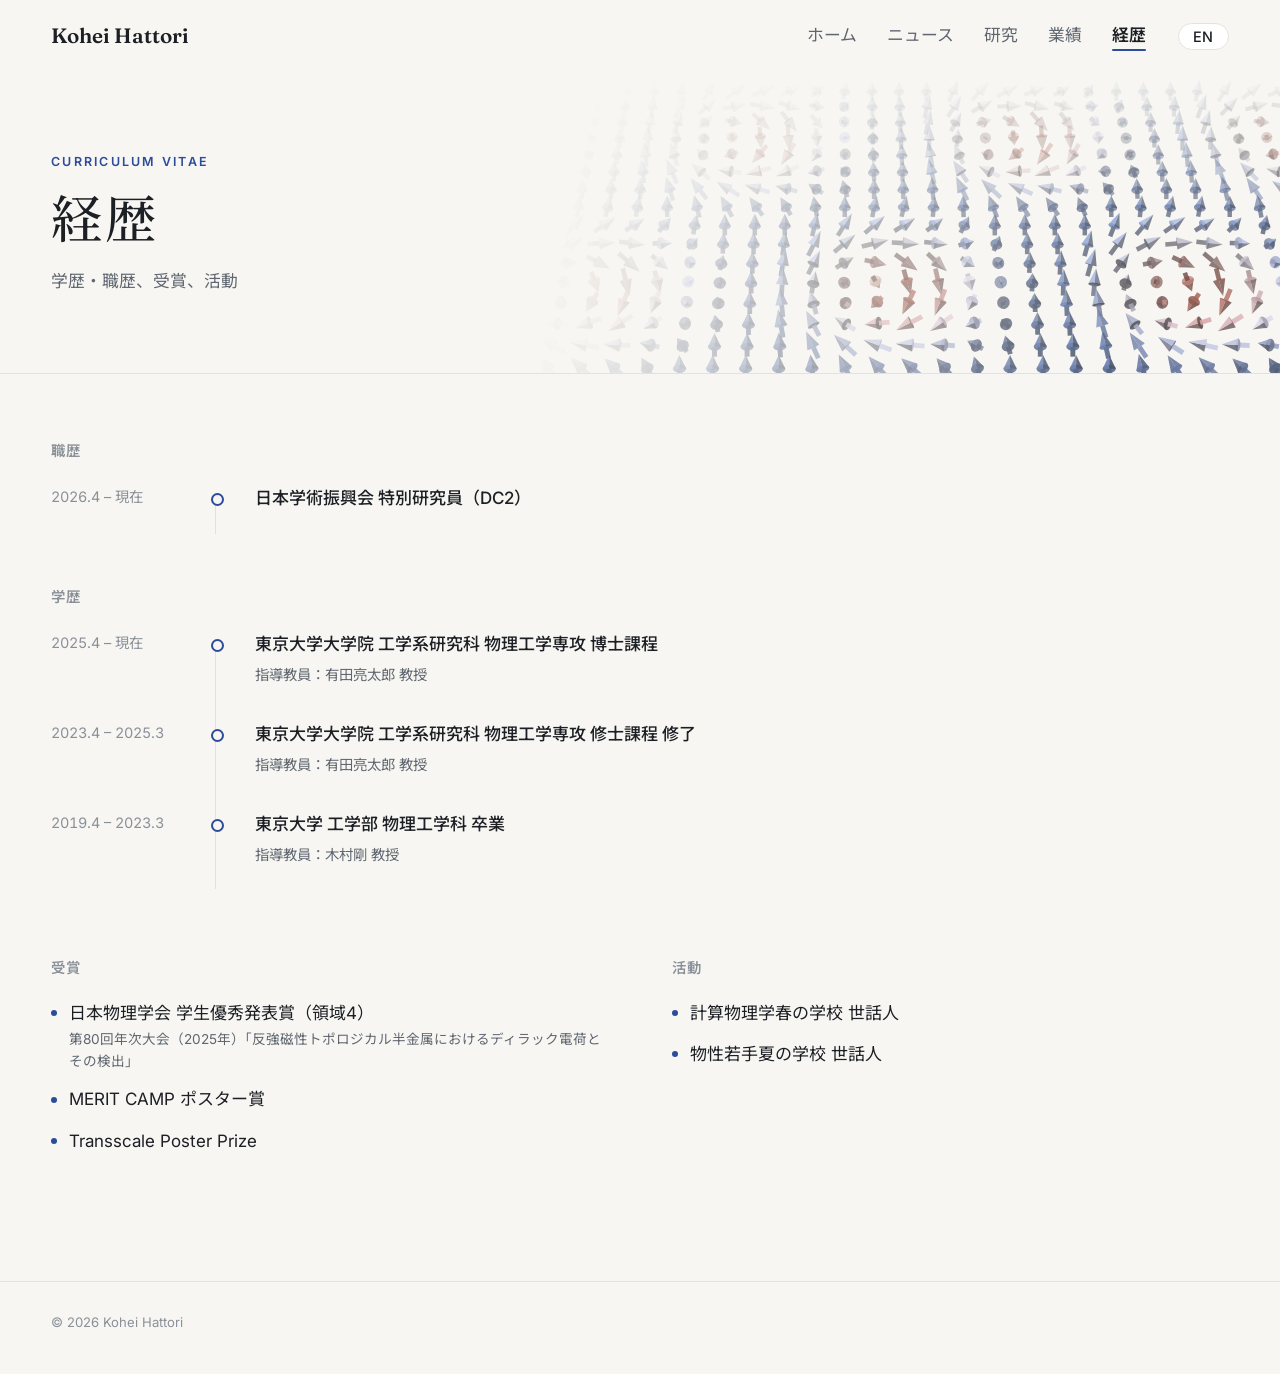
==== cv.html @ 9da049fd "Initial homepage Co-Authored-By: Claude Opus 5.5 <noreply@anthropic.com>" ====
<!doctype html>
<html lang="ja">
<head>
  <meta charset="utf-8">
  <meta name="viewport" content="width=device-width, initial-scale=1">
  <title>CV — Kohei Hattori</title>
  <meta name="description" content="服部航平の経歴">
  <link rel="preconnect" href="https://fonts.googleapis.com">
  <link rel="preconnect" href="https://fonts.gstatic.com" crossorigin>
  <link href="https://fonts.googleapis.com/css2?family=Fraunces:opsz,wght@9..144,400;9..144,500;9..144,600&family=Inter:wght@400;500;600&family=Noto+Sans+JP:wght@400;500;700&family=Noto+Serif+JP:wght@500;600&display=swap" rel="stylesheet">
  <link rel="stylesheet" href="style.css">
  <script>document.documentElement.classList.add("js");</script>
</head>
<body>
  <header class="site-header">
    <nav class="nav">
      <a class="brand" href="index.html">Kohei Hattori</a>
      <ul class="nav-links" id="nav-links">
        <li><a href="index.html"><span data-ja>ホーム</span><span data-en>Home</span></a></li>
        <li><a href="news.html"><span data-ja>ニュース</span><span data-en>News</span></a></li>
        <li><a href="research.html"><span data-ja>研究</span><span data-en>Research</span></a></li>
        <li><a href="publications.html"><span data-ja>業績</span><span data-en>Publications</span></a></li>
        <li><a href="cv.html" aria-current="page"><span data-ja>経歴</span><span data-en>CV</span></a></li>
      </ul>
      <button class="lang-toggle" type="button" aria-label="Switch language / 言語切替">EN</button>
      <button class="menu-toggle" type="button" aria-label="メニュー / Menu" aria-expanded="false" aria-controls="nav-links"><span></span><span></span></button>
    </nav>
  </header>

  <main>
    <section class="page-head">
      <canvas class="hero-canvas" aria-hidden="true"></canvas>
      <div class="page-head-inner">
        <p class="eyebrow">Curriculum Vitae</p>
        <h1 class="page-title"><span data-ja>経歴</span><span data-en>CV</span></h1>
        <p class="page-lead"><span data-ja>学歴・職歴、受賞、活動</span><span data-en>Education, positions, awards, and service</span></p>
      </div>
    </section>

    <section class="section reveal">
      <h3 class="sub-title"><span data-ja>職歴</span><span data-en>Positions</span></h3>
      <ol class="timeline">
        <li>
          <span class="tl-date">2026.4 – <span data-ja>現在</span><span data-en>present</span></span>
          <div>
            <p class="tl-title"><span data-ja>日本学術振興会 特別研究員（DC2）</span><span data-en>JSPS Research Fellow (DC2)</span></p>
          </div>
        </li>
      </ol>

      <h3 class="sub-title sub-title-gap"><span data-ja>学歴</span><span data-en>Education</span></h3>
      <ol class="timeline">
        <li>
          <span class="tl-date">2025.4 – <span data-ja>現在</span><span data-en>present</span></span>
          <div>
            <p class="tl-title"><span data-ja>東京大学大学院 工学系研究科 物理工学専攻 博士課程</span><span data-en>Ph.D. Program, Department of Applied Physics, The University of Tokyo</span></p>
            <p class="tl-note"><span data-ja>指導教員：有田亮太郎 教授</span><span data-en>Advisor: Prof. Ryotaro Arita</span></p>
          </div>
        </li>
        <li>
          <span class="tl-date">2023.4 – 2025.3</span>
          <div>
            <p class="tl-title"><span data-ja>東京大学大学院 工学系研究科 物理工学専攻 修士課程 修了</span><span data-en>M.Eng., Department of Applied Physics, The University of Tokyo</span></p>
            <p class="tl-note"><span data-ja>指導教員：有田亮太郎 教授</span><span data-en>Advisor: Prof. Ryotaro Arita</span></p>
          </div>
        </li>
        <li>
          <span class="tl-date">2019.4 – 2023.3</span>
          <div>
            <p class="tl-title"><span data-ja>東京大学 工学部 物理工学科 卒業</span><span data-en>B.Eng., Department of Applied Physics, The University of Tokyo</span></p>
            <p class="tl-note"><span data-ja>指導教員：木村剛 教授</span><span data-en>Advisor: Prof. Tsuyoshi Kimura</span></p>
          </div>
        </li>
      </ol>

      <div class="cv-cols">
        <div>
          <h3 class="sub-title"><span data-ja>受賞</span><span data-en>Awards</span></h3>
          <ul class="plain-list">
            <li>
              <span data-ja>日本物理学会 学生優秀発表賞（領域4）</span><span data-en>JPS Student Presentation Award (Division 4)</span>
              <span class="pl-note"><span data-ja>第80回年次大会（2025年）「反強磁性トポロジカル半金属におけるディラック電荷とその検出」</span><span data-en>80th JPS Annual Meeting (2025)</span></span>
            </li>
            <li>
              <span data-ja>MERIT CAMP ポスター賞</span><span data-en>MERIT CAMP Poster Award</span>
            </li>
            <li>Transscale Poster Prize</li>
          </ul>
        </div>
        <div>
          <h3 class="sub-title"><span data-ja>活動</span><span data-en>Service</span></h3>
          <ul class="plain-list">
            <li><span data-ja>計算物理学春の学校 世話人</span><span data-en>Organizer, Spring School of Computational Physics</span></li>
            <li><span data-ja>物性若手夏の学校 世話人</span><span data-en>Organizer, Summer School for Young Researchers in Condensed Matter Physics</span></li>
          </ul>
        </div>
      </div>
    </section>
  </main>

  <footer class="site-footer">
    <p>&copy; <span id="year">2026</span> Kohei Hattori</p>
  </footer>

  <script src="news-data.js"></script>
  <script src="script.js"></script>
</body>
</html>
---- style.css ----
:root {
  --bg: #f7f6f2;
  --surface: #ffffff;
  --text: #1c1f24;
  --muted: #5f6670;
  --faint: #8a9099;
  --border: #e4e2dc;
  --accent: #2b4c9b;
  --accent-soft: #e8edf8;
  --warm: #c2553d;
  --serif: "Fraunces", "Noto Serif JP", Georgia, serif;
  --sans: "Inter", "Noto Sans JP", system-ui, sans-serif;
  --max: 920px;
  /* スキルミオン背景の色 (m_z = +1 / -1) */
  --spin-up: 92, 124, 196;
  --spin-mid: 196, 192, 214;
  --spin-down: 206, 84, 60;
}

@media (prefers-color-scheme: dark) {
  :root {
    --bg: #121418;
    --surface: #1a1d22;
    --text: #e8e9eb;
    --muted: #a2a8b1;
    --faint: #737a84;
    --border: #2a2e35;
    --accent: #8fb0f5;
    --accent-soft: #1f2a42;
    --warm: #ec8a72;
    --spin-up: 120, 160, 245;
    --spin-mid: 225, 226, 236;
    --spin-down: 240, 128, 100;
  }
}

* { box-sizing: border-box; }

html { scroll-behavior: smooth; scroll-padding-top: 72px; }

body {
  margin: 0;
  background: var(--bg);
  color: var(--text);
  font-family: var(--sans);
  font-size: 16px;
  line-height: 1.85;
  -webkit-font-smoothing: antialiased;
}

a { color: var(--accent); text-decoration: none; }
a:hover { text-decoration: underline; text-underline-offset: 3px; }

/* 言語切替: html[lang] に合わせて片方だけ表示 */
html[lang="ja"] [data-en],
html[lang="en"] [data-ja] { display: none; }

/* ===== ヘッダー ===== */
.site-header {
  position: fixed;
  inset: 0 0 auto 0;
  z-index: 20;
  transition: background .3s, border-color .3s;
  border-bottom: 1px solid transparent;
}
.site-header.scrolled {
  background: color-mix(in srgb, var(--bg) 82%, transparent);
  backdrop-filter: saturate(1.4) blur(10px);
  -webkit-backdrop-filter: saturate(1.4) blur(10px);
  border-bottom-color: var(--border);
}

.nav {
  max-width: var(--max);
  margin: 0 auto;
  padding: 0 16px;
  height: 60px;
  display: flex;
  align-items: center;
  gap: 24px;
}

.brand {
  font-family: var(--serif);
  font-weight: 600;
  font-size: 1.1rem;
  color: var(--text);
  white-space: nowrap;
}
.brand:hover { text-decoration: none; }

.nav-links {
  display: flex;
  gap: 22px;
  list-style: none;
  margin: 0 0 0 auto;
  padding: 0;
  font-size: .9rem;
}
.nav-links a { color: var(--muted); }
.nav-links a:hover { color: var(--text); text-decoration: none; }

.lang-toggle {
  border: 1px solid var(--border);
  background: var(--surface);
  color: var(--text);
  border-radius: 999px;
  padding: 3px 12px;
  font: 500 .8rem var(--sans);
  letter-spacing: .04em;
  cursor: pointer;
  transition: border-color .2s;
}
.lang-toggle:hover { border-color: var(--accent); }

/* ===== ヒーロー ===== */
.hero {
  position: relative;
  min-height: min(92vh, 760px);
  display: flex;
  align-items: center;
  overflow: hidden;
  border-bottom: 1px solid var(--border);
}

.hero-canvas {
  position: absolute;
  top: 64px;
  left: 0;
  width: 100%;
  height: calc(100% - 64px);
  -webkit-mask-image: linear-gradient(100deg, transparent 24%, rgba(0,0,0,.45) 52%, #000 80%);
          mask-image: linear-gradient(100deg, transparent 24%, rgba(0,0,0,.45) 52%, #000 80%);
  opacity: .82;
}

.hero-inner {
  position: relative;
  width: 100%;
  max-width: var(--max);
  margin: 0 auto;
  padding: 120px 16px 96px;
}

.eyebrow {
  margin: 0 0 18px;
  font-size: .78rem;
  font-weight: 600;
  letter-spacing: .18em;
  text-transform: uppercase;
  color: var(--accent);
}

.hero-name {
  margin: 0;
  font-family: var(--serif);
  font-weight: 500;
  font-size: clamp(2.6rem, 7vw, 4.4rem);
  line-height: 1.1;
  letter-spacing: .01em;
}
html[lang="ja"] .hero-name { letter-spacing: .08em; }

.hero-sub {
  margin: 10px 0 0;
  font-family: var(--serif);
  font-size: 1.15rem;
  color: var(--muted);
}

.hero-affil {
  margin: 28px 0 0;
  color: var(--muted);
  font-size: .98rem;
  line-height: 1.75;
}

.hero-links {
  display: flex;
  flex-wrap: wrap;
  gap: 10px;
  list-style: none;
  margin: 32px 0 0;
  padding: 0;
}

.btn {
  display: inline-block;
  padding: 8px 18px;
  border: 1px solid var(--border);
  border-radius: 999px;
  background: color-mix(in srgb, var(--surface) 80%, transparent);
  color: var(--text);
  font-size: .9rem;
  font-weight: 500;
  transition: border-color .2s, transform .2s;
}
.btn:hover { text-decoration: none; border-color: var(--accent); transform: translateY(-1px); }
.btn-primary { background: var(--accent); border-color: var(--accent); color: var(--bg); }

/* ===== セクション共通 ===== */
main > .section {
  max-width: var(--max);
  margin: 0 auto;
  padding: 96px 16px 0;
}

.section-title {
  display: flex;
  align-items: baseline;
  gap: 14px;
  margin: 0 0 36px;
  font-family: var(--serif);
  font-weight: 500;
  font-size: 1.9rem;
  line-height: 1.3;
}
.section-title .num {
  font-family: var(--sans);
  font-size: .8rem;
  font-weight: 600;
  letter-spacing: .1em;
  color: var(--accent);
}

.prose p { margin: 0; max-width: 42em; font-size: 1.04rem; }

/* スクロールで表示（JS 有効時のみ） */
.js .reveal { opacity: 0; transform: translateY(16px); transition: opacity .7s ease, transform .7s ease; }
.js .reveal.visible { opacity: 1; transform: none; }

/* ===== 研究カード ===== */
.cards {
  display: grid;
  grid-template-columns: repeat(2, 1fr);
  gap: 18px;
}

.card {
  display: flex;
  flex-direction: column;
  background: var(--surface);
  border: 1px solid var(--border);
  border-radius: 14px;
  padding: 26px 26px 22px;
  transition: border-color .25s, transform .25s, box-shadow .25s;
}
.card:hover {
  border-color: color-mix(in srgb, var(--accent) 45%, var(--border));
  transform: translateY(-2px);
  box-shadow: 0 10px 30px -18px rgba(20, 30, 60, .35);
}

.card-icon {
  width: 40px;
  height: 40px;
  margin-bottom: 14px;
  fill: none;
  stroke: var(--accent);
  stroke-width: 2;
  stroke-linecap: round;
  stroke-linejoin: round;
}
.card-icon .thin { stroke-width: 1.2; opacity: .55; }
.card-icon .fill { fill: var(--warm); stroke: none; }

.card h3 { margin: 0 0 8px; font-size: 1.05rem; font-weight: 600; line-height: 1.5; }
.card p { margin: 0 0 18px; color: var(--muted); font-size: .93rem; line-height: 1.8; }
.card-ref { margin-top: auto; font-size: .82rem; font-weight: 500; }

/* ===== 業績 ===== */
.pubs { list-style: none; margin: 0; padding: 0; }

.pub {
  display: grid;
  grid-template-columns: 72px 1fr;
  gap: 20px;
  padding: 22px 0;
  border-top: 1px solid var(--border);
}
.pub:last-child { border-bottom: 1px solid var(--border); }

.pub-year {
  font-family: var(--serif);
  font-size: 1.05rem;
  color: var(--faint);
  padding-top: 1px;
}

.pub-title {
  display: block;
  color: var(--text);
  font-weight: 600;
  font-size: 1.04rem;
  line-height: 1.55;
}
.pub-title:hover { color: var(--accent); }

.pub-authors, .pub-venue { margin: 4px 0 0; font-size: .92rem; color: var(--muted); line-height: 1.6; }
.pub-authors b { color: var(--text); font-weight: 600; }

.pub-tags { display: flex; flex-wrap: wrap; gap: 6px; margin-top: 10px; }
.tag {
  display: inline-block;
  padding: 1px 10px;
  border: 1px solid var(--border);
  border-radius: 999px;
  font-size: .74rem;
  font-weight: 500;
  color: var(--muted);
  line-height: 1.8;
}
a.tag:hover { text-decoration: none; border-color: var(--accent); color: var(--accent); }
.tag-prl { background: var(--accent); border-color: var(--accent); color: var(--bg); }
.tag-prb { background: var(--accent-soft); border-color: transparent; color: var(--accent); }
.tag-pre { border-style: dashed; }

.more { margin: 22px 0 0; font-size: .92rem; }

/* ===== 経歴 ===== */
.timeline { list-style: none; margin: 0; padding: 0; position: relative; }
.timeline::before {
  content: "";
  position: absolute;
  left: 144px;
  top: 10px;
  bottom: 10px;
  width: 1px;
  background: var(--border);
}
.timeline li {
  position: relative;
  display: grid;
  grid-template-columns: 144px 1fr;
  gap: 32px;
  padding-bottom: 26px;
}
.timeline li::after {
  content: "";
  position: absolute;
  left: 140px;
  top: 10px;
  width: 9px;
  height: 9px;
  border-radius: 50%;
  background: var(--bg);
  border: 2px solid var(--accent);
}
.tl-date { color: var(--faint); font-size: .9rem; font-variant-numeric: tabular-nums; padding-top: 1px; }
.tl-title { margin: 0; font-weight: 500; }
.tl-note { margin: 2px 0 0; color: var(--muted); font-size: .9rem; }

/* ===== 連絡先 ===== */
.contact {
  display: grid;
  gap: 1px;
  background: var(--border);
  border: 1px solid var(--border);
  border-radius: 14px;
  overflow: hidden;
}
.contact-item {
  display: grid;
  grid-template-columns: 124px 1fr;
  gap: 16px;
  padding: 18px 24px;
  background: var(--surface);
}
.contact-label { color: var(--faint); font-size: .85rem; padding-top: 2px; }

/* ===== フッター ===== */
.site-footer {
  max-width: var(--max);
  margin: 112px auto 0;
  padding: 28px 16px 40px;
  border-top: 1px solid var(--border);
  color: var(--faint);
  font-size: .82rem;
}
.site-footer p { margin: 0; }

/* ===== スマホ ===== */
@media (max-width: 720px) {
  .nav-links { display: none; }
  .lang-toggle { margin-left: auto; }
  .hero { min-height: auto; }
  .hero-inner { padding: 112px 16px 80px; }
  .hero-canvas {
    opacity: .45;
    -webkit-mask-image: linear-gradient(180deg, #000 0%, rgba(0,0,0,.4) 60%, transparent 100%);
            mask-image: linear-gradient(180deg, #000 0%, rgba(0,0,0,.4) 60%, transparent 100%);
  }
  main > .section { padding-top: 72px; }
  .section-title { font-size: 1.6rem; margin-bottom: 28px; }
  .cards { grid-template-columns: 1fr; }
  .pub { grid-template-columns: 1fr; gap: 4px; }
  .timeline::before, .timeline li::after { display: none; }
  .timeline li { grid-template-columns: 1fr; gap: 0; padding-bottom: 20px; }
  .contact-item { grid-template-columns: 1fr; gap: 2px; padding: 16px 18px; }
  .contact-item a { word-break: break-all; }
}

@media (prefers-reduced-motion: reduce) {
  html { scroll-behavior: auto; }
  .js .reveal { opacity: 1; transform: none; transition: none; }
}

/* ===== 発表（折りたたみ） ===== */
.pres-group {
  border-top: 1px solid var(--border);
}
.pres-group:last-of-type { border-bottom: 1px solid var(--border); }

.pres-group summary {
  display: flex;
  align-items: center;
  gap: 12px;
  padding: 18px 4px;
  cursor: pointer;
  list-style: none;
  font-weight: 600;
  font-size: 1.02rem;
}
.pres-group summary::-webkit-details-marker { display: none; }
.pres-group summary::after {
  content: "";
  margin-left: auto;
  width: 9px;
  height: 9px;
  border-right: 1.5px solid var(--faint);
  border-bottom: 1.5px solid var(--faint);
  transform: rotate(45deg) translateY(-3px);
  transition: transform .25s;
}
.pres-group[open] summary::after { transform: rotate(225deg) translateY(-3px); }
.pres-group summary:hover { color: var(--accent); }

.count {
  min-width: 26px;
  padding: 0 8px;
  border-radius: 999px;
  background: var(--accent-soft);
  color: var(--accent);
  font-size: .75rem;
  font-weight: 600;
  text-align: center;
  line-height: 1.7;
}

.pres { list-style: none; margin: 0; padding: 0 4px 14px; }
.pres li {
  display: grid;
  grid-template-columns: 72px 1fr;
  gap: 20px;
  padding: 10px 0;
}
.p-date { color: var(--faint); font-size: .85rem; font-variant-numeric: tabular-nums; padding-top: 2px; }
.p-title { margin: 0; font-size: .95rem; font-weight: 500; line-height: 1.6; }
.p-meta { margin: 2px 0 0; font-size: .85rem; color: var(--muted); line-height: 1.6; }
.p-meta b { color: var(--text); font-weight: 600; }

.badge-award {
  display: inline-block;
  margin-left: 8px;
  padding: 0 8px;
  border-radius: 999px;
  background: color-mix(in srgb, var(--warm) 14%, transparent);
  color: var(--warm);
  font-size: .72rem;
  font-weight: 600;
  line-height: 1.8;
  vertical-align: 1px;
}

/* ===== 経歴：小見出し・受賞・活動 ===== */
.sub-title {
  margin: 0 0 18px;
  font-size: .8rem;
  font-weight: 600;
  letter-spacing: .12em;
  text-transform: uppercase;
  color: var(--faint);
}
html[lang="ja"] .sub-title { letter-spacing: .08em; font-size: .9rem; }

.cv-cols {
  display: grid;
  grid-template-columns: 1fr 1fr;
  gap: 40px;
  margin-top: 40px;
}

.plain-list { list-style: none; margin: 0; padding: 0; }
.plain-list li {
  position: relative;
  padding: 0 0 14px 18px;
  line-height: 1.6;
}
.plain-list li::before {
  content: "";
  position: absolute;
  left: 0;
  top: .62em;
  width: 6px;
  height: 6px;
  border-radius: 50%;
  background: var(--accent);
}
.pl-note { display: block; margin-top: 2px; color: var(--muted); font-size: .85rem; }

@media (max-width: 720px) {
  .pres li { grid-template-columns: 1fr; gap: 0; }
  .cv-cols { grid-template-columns: 1fr; gap: 24px; }
}

/* ===== 複数ページ化：ナビ ===== */
.nav-links a[aria-current="page"] { color: var(--text); font-weight: 600; position: relative; }
.nav-links a[aria-current="page"]::after {
  content: "";
  position: absolute;
  left: 0; right: 0; bottom: -4px;
  height: 2px;
  border-radius: 2px;
  background: var(--accent);
}

.menu-toggle {
  display: none;
  width: 36px;
  height: 36px;
  padding: 0;
  border: 0;
  background: none;
  cursor: pointer;
  flex-direction: column;
  justify-content: center;
  align-items: center;
  gap: 6px;
}
.menu-toggle span {
  display: block;
  width: 20px;
  height: 1.5px;
  background: var(--text);
  transition: transform .25s;
}
.nav-open .menu-toggle span:first-child { transform: translateY(3.75px) rotate(45deg); }
.nav-open .menu-toggle span:last-child  { transform: translateY(-3.75px) rotate(-45deg); }

/* ===== 下層ページの見出し ===== */
.page-head {
  position: relative;
  overflow: hidden;
  border-bottom: 1px solid var(--border);
}
.page-head-inner {
  position: relative;
  max-width: var(--max);
  margin: 0 auto;
  padding: 136px 16px 64px;
}
.page-title {
  margin: 0;
  font-family: var(--serif);
  font-weight: 500;
  font-size: clamp(2.2rem, 5.5vw, 3.2rem);
  line-height: 1.15;
}
html[lang="ja"] .page-title { letter-spacing: .06em; }
.page-lead { margin: 16px 0 0; max-width: 30em; color: var(--muted); }

main > .page-head + .section { padding-top: 64px; }

/* ===== ホーム：各ページへの案内 ===== */
.explore {
  display: grid;
  grid-template-columns: repeat(2, 1fr);
  gap: 18px;
}
.explore-card {
  position: relative;
  display: flex;
  flex-direction: column;
  padding: 26px 56px 24px 26px;
  background: var(--surface);
  border: 1px solid var(--border);
  border-radius: 14px;
  color: var(--text);
  transition: border-color .25s, transform .25s, box-shadow .25s;
}
.explore-card:hover {
  text-decoration: none;
  border-color: color-mix(in srgb, var(--accent) 45%, var(--border));
  transform: translateY(-2px);
  box-shadow: 0 10px 30px -18px rgba(20, 30, 60, .35);
}
.explore-en {
  font-size: .72rem;
  font-weight: 600;
  letter-spacing: .16em;
  text-transform: uppercase;
  color: var(--accent);
}
html[lang="en"] .explore-en { display: none; }
.explore-title { margin-top: 6px; font-family: var(--serif); font-size: 1.45rem; font-weight: 500; }
.explore-desc { margin-top: 6px; color: var(--muted); font-size: .9rem; line-height: 1.7; }
.explore-arrow {
  position: absolute;
  right: 24px;
  top: 50%;
  transform: translateY(-50%);
  color: var(--faint);
  font-size: 1.2rem;
  transition: transform .25s, color .25s;
}
.explore-card:hover .explore-arrow { color: var(--accent); transform: translate(4px, -50%); }

@media (max-width: 720px) {
  .menu-toggle { display: flex; }
  .lang-toggle { margin-left: auto; }
  .nav-open .site-header {
    background: var(--bg);
    border-bottom-color: var(--border);
  }
  .nav-open .nav-links {
    display: flex;
    flex-direction: column;
    gap: 0;
    position: absolute;
    top: 60px;
    left: 0;
    right: 0;
    margin: 0;
    padding: 8px 16px 16px;
    background: var(--bg);
    border-bottom: 1px solid var(--border);
    font-size: 1rem;
  }
  .nav-open .nav-links a { display: block; padding: 10px 0; }
  .nav-links a[aria-current="page"]::after { display: none; }
  .page-head-inner { padding: 112px 16px 44px; }
  main > .page-head + .section { padding-top: 44px; }
  .explore { grid-template-columns: 1fr; }
}

/* 下層ページ：矢印を右側に寄せて文字と重ならないようにする */
.page-head .hero-canvas {
  -webkit-mask-image: linear-gradient(100deg, transparent 44%, rgba(0,0,0,.5) 64%, #000 86%);
          mask-image: linear-gradient(100deg, transparent 44%, rgba(0,0,0,.5) 64%, #000 86%);
}

/* 内容が短いページでもフッターを下端に置く */
body { display: flex; flex-direction: column; min-height: 100vh; }
main { flex: 1; }
.site-footer { width: 100%; }

/* メニューボタン：× の形をきれいに */
.menu-toggle { position: relative; }
.menu-toggle span { position: absolute; left: 8px; }
.menu-toggle span:first-child { top: 14px; }
.menu-toggle span:last-child  { top: 21px; }
.nav-open .menu-toggle span:first-child { transform: translateY(3.5px) rotate(45deg); }
.nav-open .menu-toggle span:last-child  { transform: translateY(-3.5px) rotate(-45deg); }

@media (prefers-color-scheme: dark) {
  .hero-canvas { opacity: .9; }
}

.nowrap { white-space: nowrap; }

/* ===== 本文を広く使う ===== */
:root { --max: 1200px; }

@media (min-width: 1000px) {
  body { font-size: 17px; }
  main > .section { padding-top: 120px; }
  .section-title { font-size: 2.2rem; margin-bottom: 44px; }
  .prose p { max-width: 54em; font-size: 1.08rem; line-height: 2; }

  .cards { gap: 24px; }
  .card { padding: 32px 34px 28px; }
  .card h3 { font-size: 1.15rem; }
  .card p { font-size: .98rem; }

  .pub { grid-template-columns: 110px 1fr; gap: 28px; padding: 28px 0; }
  .pub-title { font-size: 1.12rem; }
  .pub-authors, .pub-venue { font-size: .96rem; }

  .pres li { grid-template-columns: 110px 1fr; gap: 28px; padding: 12px 0; }
  .p-title { font-size: 1rem; }
  .p-meta { font-size: .9rem; }

  .timeline::before { left: 164px; }
  .timeline li { grid-template-columns: 164px 1fr; gap: 40px; padding-bottom: 30px; }
  .timeline li::after { left: 160px; }
  .cv-cols { gap: 64px; margin-top: 56px; }

  .contact-item { grid-template-columns: 164px 1fr; padding: 22px 32px; }

  .page-head-inner { padding: 150px 16px 76px; }
  .page-lead { font-size: 1.05rem; }
}

@media (min-width: 1100px) {
  .explore { grid-template-columns: repeat(4, 1fr); gap: 20px; }
  .explore-card { padding: 28px 26px 56px; }
  .explore-arrow { top: auto; bottom: 22px; right: 26px; transform: none; }
  .explore-card:hover .explore-arrow { transform: translateX(4px); }
}

/* ===== 本文をさらに広く ===== */
:root {
  --max: 1440px;
  --gutter: clamp(16px, 4vw, 56px);
}
.nav,
.hero-inner,
.page-head-inner,
main > .section,
.site-footer {
  padding-left: var(--gutter);
  padding-right: var(--gutter);
}

@media (min-width: 1400px) {
  body { font-size: 18px; }
  .hero-name { font-size: 5.2rem; }
  .hero-sub { font-size: 1.3rem; }
  .hero-affil { font-size: 1.05rem; }
  .section-title { font-size: 2.5rem; margin-bottom: 52px; }
  main > .section { padding-top: 136px; }
  .prose p { max-width: 62em; }
  .page-title { font-size: 3.8rem; }
  .cards { gap: 28px; }
  .card { padding: 38px 40px 32px; }
  .explore { gap: 24px; }
  .explore-card { padding: 32px 30px 60px; }
  .explore-title { font-size: 1.6rem; }
  .pub { grid-template-columns: 130px 1fr; gap: 36px; }
  .pres li { grid-template-columns: 130px 1fr; gap: 36px; }
  .timeline::before { left: 184px; }
  .timeline li { grid-template-columns: 184px 1fr; }
  .timeline li::after { left: 180px; }
  .contact-item { grid-template-columns: 184px 1fr; padding: 24px 36px; }
}

/* ===== ニュース ===== */
.news-list { list-style: none; margin: 0; padding: 0; }
.news-list li {
  display: grid;
  grid-template-columns: 130px 1fr;
  gap: 28px;
  padding: 18px 4px;
  border-top: 1px solid var(--border);
}
.news-list li:last-child { border-bottom: 1px solid var(--border); }
.news-date {
  color: var(--faint);
  font-size: .9rem;
  font-variant-numeric: tabular-nums;
  padding-top: 2px;
}
.news-text { margin: 0; }
@media (max-width: 720px) {
  .news-list li { grid-template-columns: 1fr; gap: 2px; padding: 14px 0; }
}

/* ===== メールアドレス表示ボタン ===== */
.email-reveal {
  padding: 2px 14px;
  border: 1px solid var(--border);
  border-radius: 999px;
  background: var(--surface);
  color: var(--accent);
  font: 500 .9rem var(--sans);
  cursor: pointer;
  transition: border-color .2s;
}
.email-reveal:hover { border-color: var(--accent); }

/* ===== メニューを大きく ===== */
@media (min-width: 721px) {
  html { scroll-padding-top: 84px; }
  .nav { height: 72px; gap: 32px; }
  .brand { font-size: 1.3rem; }
  .nav-links { gap: 30px; font-size: 1.05rem; }
  .nav-links a[aria-current="page"]::after { bottom: -6px; }
  .lang-toggle { padding: 4px 14px; font-size: .9rem; }
  .hero-canvas { top: 76px; height: calc(100% - 76px); }
}
@media (min-width: 1400px) {
  .brand { font-size: 1.4rem; }
  .nav-links { gap: 36px; font-size: 1.15rem; }
}

/* 中くらいの幅（タブレット等）ではメニューをボタンにまとめる */
@media (min-width: 721px) and (max-width: 980px) {
  .nav-links { display: none; }
  .menu-toggle { display: flex; }
  .lang-toggle { margin-left: auto; }
  .nav-open .site-header { background: var(--bg); border-bottom-color: var(--border); }
  .nav-open .nav-links {
    display: flex;
    flex-direction: column;
    gap: 0;
    position: absolute;
    top: 72px;
    left: 0;
    right: 0;
    margin: 0;
    padding: 8px var(--gutter) 16px;
    background: var(--bg);
    border-bottom: 1px solid var(--border);
  }
  .nav-open .nav-links a { display: block; padding: 10px 0; }
  .nav-links a[aria-current="page"]::after { display: none; }
}

/* ===== 業績ページ：論文・発表へのジャンプ ===== */
.page-jump { display: flex; flex-wrap: wrap; gap: 10px; list-style: none; margin: 24px 0 0; padding: 0; }
.page-jump a {
  display: inline-flex;
  align-items: center;
  gap: 8px;
  padding: 6px 16px;
  border: 1px solid var(--border);
  border-radius: 999px;
  background: color-mix(in srgb, var(--surface) 80%, transparent);
  color: var(--text);
  font-size: .92rem;
  font-weight: 500;
  transition: border-color .2s;
}
.page-jump a:hover { text-decoration: none; border-color: var(--accent); }

/* ===== 研究ページ：プロジェクトごとの説明 ===== */
.projects { display: grid; gap: 28px; }
.project {
  display: grid;
  grid-template-columns: 240px minmax(0, 1fr);
  gap: 44px;
  padding: 36px 40px;
  background: var(--surface);
  border: 1px solid var(--border);
  border-radius: 16px;
}
.project-side { display: flex; flex-direction: column; align-items: flex-start; gap: 12px; }
.project-icon { width: 48px; height: 48px; margin: 0; }
.project-num {
  font-size: .75rem;
  font-weight: 600;
  letter-spacing: .14em;
  text-transform: uppercase;
  color: var(--accent);
}
.kws { display: flex; flex-wrap: wrap; gap: 6px; margin-top: 4px; }
.kw {
  padding: 2px 10px;
  border-radius: 999px;
  background: var(--accent-soft);
  color: var(--accent);
  font-size: .76rem;
  font-weight: 500;
  line-height: 1.8;
}
.project-title {
  margin: 0 0 16px;
  font-family: var(--serif);
  font-weight: 500;
  font-size: 1.5rem;
  line-height: 1.45;
}
.project-main > p { margin: 0 0 14px; line-height: 1.95; }
.project-main > p:first-of-type { color: var(--muted); }
.project-sub {
  margin: 24px 0 8px;
  font-size: .78rem;
  font-weight: 600;
  letter-spacing: .1em;
  color: var(--faint);
}
html[lang="en"] .project-sub { text-transform: uppercase; }
.project-refs { list-style: none; margin: 0; padding: 0; font-size: .9rem; line-height: 1.8; }
.project-refs li { position: relative; padding-left: 16px; color: var(--muted); }
.project-refs li::before { content: "–"; position: absolute; left: 0; color: var(--faint); }

@media (max-width: 900px) {
  .project { grid-template-columns: 1fr; gap: 18px; padding: 26px 24px; }
  .project-side { flex-direction: row; flex-wrap: wrap; align-items: center; }
  .kws { width: 100%; }
}

/* ===== ホーム：アクセス ===== */
.access { display: grid; gap: 20px; }
.access-main {
  display: grid;
  grid-template-columns: minmax(0, 1fr) minmax(0, 1.1fr);
  background: var(--surface);
  border: 1px solid var(--border);
  border-radius: 16px;
  overflow: hidden;
}
.access-info { padding: 34px 38px; }
.access-label {
  margin: 0 0 6px;
  font-size: .78rem;
  font-weight: 600;
  letter-spacing: .1em;
  color: var(--accent);
}
.access-place { margin: 0 0 6px; font-size: 1.15rem; font-weight: 600; line-height: 1.5; }
.access-addr { margin: 0; color: var(--muted); }
.access-stations { list-style: none; margin: 20px 0 0; padding: 0; border-top: 1px solid var(--border); }
.access-stations li {
  display: flex;
  justify-content: space-between;
  gap: 16px;
  padding: 10px 0;
  border-bottom: 1px solid var(--border);
  font-size: .92rem;
}
.walk { flex-shrink: 0; color: var(--faint); font-variant-numeric: tabular-nums; }
.access-links { display: flex; flex-wrap: wrap; gap: 8px 24px; margin: 18px 0 0; font-size: .9rem; font-weight: 500; }
.access-map { min-height: 360px; border-left: 1px solid var(--border); }
.access-map iframe { display: block; width: 100%; height: 100%; min-height: 360px; border: 0; }
@media (prefers-color-scheme: dark) {
  .access-map iframe { filter: invert(.9) hue-rotate(180deg) saturate(.6); }
}
@media (max-width: 900px) {
  .access-main { grid-template-columns: 1fr; }
  .access-map { border-left: 0; border-top: 1px solid var(--border); min-height: 280px; }
  .access-map iframe { min-height: 280px; }
  .access-info { padding: 24px 22px; }
}

.email-text { font-variant-numeric: tabular-nums; word-break: break-all; }
.email-note { color: var(--muted); font-size: .85rem; white-space: nowrap; }

.sub-title-gap { margin-top: 40px; }

/* ===== ニュース：年ごとの折りたたみ ===== */
.news-jump { margin: 0 0 32px; }
.news-year .news-year-title {
  font-family: var(--serif);
  font-weight: 500;
  font-size: 1.6rem;
  color: var(--accent);
  font-variant-numeric: tabular-nums;
}
.news-year > .news-list { margin-bottom: 20px; }

/* ===== 研究ページ：プロジェクトの折りたたみ ===== */
.projects { gap: 18px; }
details.project { display: block; padding: 0; }
.project-summary {
  display: grid;
  grid-template-columns: 56px minmax(0, 1fr) 24px;
  gap: 24px;
  align-items: start;
  padding: 30px 36px;
  cursor: pointer;
  list-style: none;
}
.project-summary::-webkit-details-marker { display: none; }
.project-summary .project-icon { margin-top: 4px; }
.project-head .project-num { display: block; margin-bottom: 4px; }
.project-head .project-title { margin: 0 0 12px; transition: color .2s; }
.project-summary:hover .project-title { color: var(--accent); }
.project-head .kws { margin: 0; }
.project-chevron {
  width: 10px;
  height: 10px;
  margin-top: 14px;
  border-right: 1.5px solid var(--faint);
  border-bottom: 1.5px solid var(--faint);
  transform: rotate(45deg);
  transition: transform .25s;
}
details.project[open] .project-chevron { transform: rotate(225deg); margin-top: 20px; }
.project-body {
  padding: 4px 36px 32px calc(36px + 56px + 24px);
  border-top: 1px solid var(--border);
  padding-top: 26px;
}
.project-body > p { margin: 0 0 14px; line-height: 1.95; }
.project-body > p:first-of-type { color: var(--muted); }

@media (max-width: 900px) {
  .project-summary { grid-template-columns: 40px minmax(0, 1fr) 18px; gap: 14px; padding: 22px 20px; }
  .project-summary .project-icon { width: 36px; height: 36px; }
  .project-body { padding: 20px 20px 24px; }
}

/* ===== 業績：発表の大カテゴリー ===== */
.pres-cat + .pres-cat { margin-top: 48px; }
.pres-cat-title {
  display: flex;
  align-items: center;
  gap: 12px;
  margin: 0 0 6px;
  font-family: var(--serif);
  font-weight: 500;
  font-size: 1.45rem;
  color: var(--text);
}
.pres-cat .pres-group summary { padding-left: 4px; font-size: .98rem; }
.pres-cat .pres-group:last-of-type { border-bottom: 1px solid var(--border); }

/* ===== 業績：論文を年ごとに ===== */
.paper-year .paper-year-title {
  font-family: var(--serif);
  font-weight: 500;
  font-size: 1.4rem;
  color: var(--accent);
  font-variant-numeric: tabular-nums;
}
.paper-year .pubs { margin-bottom: 8px; }
.pub.pub-noyear { grid-template-columns: 1fr; padding-left: 4px; }
.paper-year .pub:last-child { border-bottom: 0; }

/* ===== 業績：発表を年ごとに ===== */
.talk-year { margin: 0 0 6px 4px; }
.talk-year summary {
  display: flex;
  align-items: center;
  gap: 10px;
  padding: 8px 0;
  cursor: pointer;
  list-style: none;
}
.talk-year summary::-webkit-details-marker { display: none; }
.talk-year summary::after {
  content: "";
  width: 7px;
  height: 7px;
  margin-left: 4px;
  border-right: 1.5px solid var(--faint);
  border-bottom: 1.5px solid var(--faint);
  transform: rotate(45deg) translateY(-2px);
  transition: transform .25s;
}
.talk-year[open] summary::after { transform: rotate(225deg) translateY(-2px); }
.talk-year-title {
  font-family: var(--serif);
  font-weight: 500;
  font-size: 1.15rem;
  color: var(--accent);
  font-variant-numeric: tabular-nums;
}
.talk-year .count { font-size: .7rem; }
.talk-year .pres { padding-bottom: 8px; }
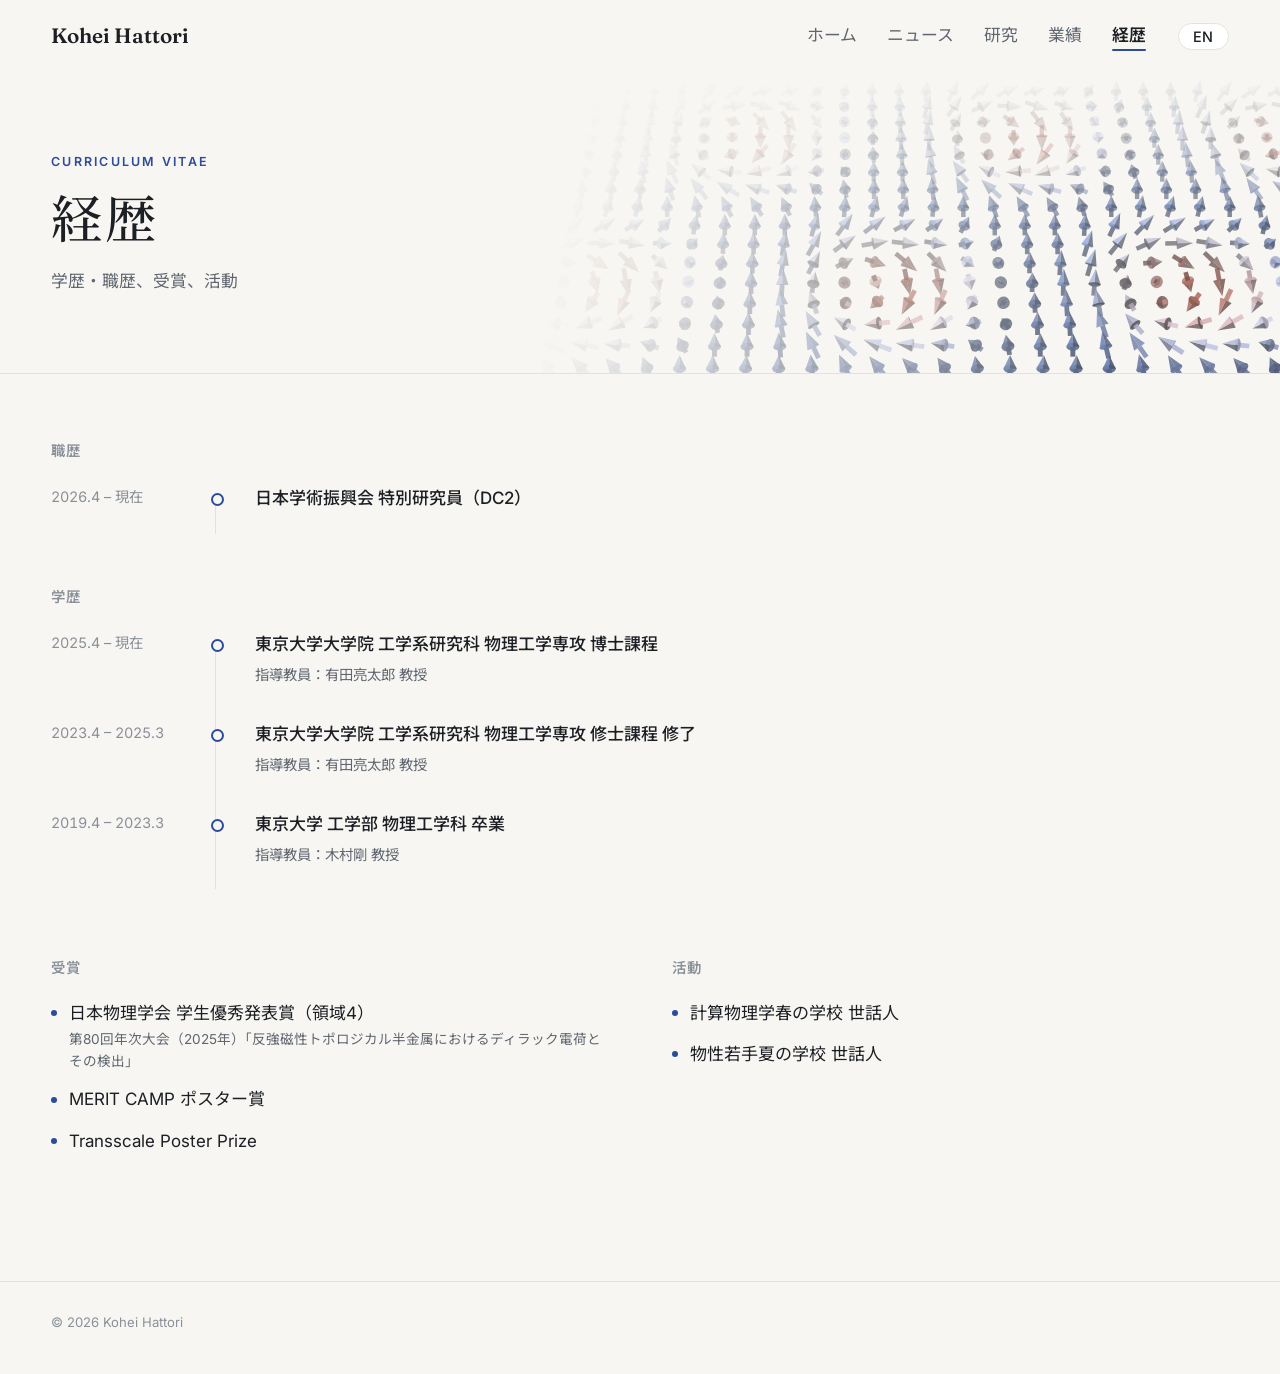
==== commit 8d27f86b: "Add favicon Co-Authored-By: Claude Opus 5.5 <noreply@anthropic.com>" ====
--- a/cv.html
+++ b/cv.html
@@ -5,6 +5,9 @@
   <meta name="viewport" content="width=device-width, initial-scale=1">
   <title>CV — Kohei Hattori</title>
   <meta name="description" content="服部航平の経歴">
+  <link rel="icon" href="favicon.svg" type="image/svg+xml">
+  <link rel="icon" href="favicon-32.png" type="image/png" sizes="32x32">
+  <link rel="apple-touch-icon" href="apple-touch-icon.png">
   <link rel="preconnect" href="https://fonts.googleapis.com">
   <link rel="preconnect" href="https://fonts.gstatic.com" crossorigin>
   <link href="https://fonts.googleapis.com/css2?family=Fraunces:opsz,wght@9..144,400;9..144,500;9..144,600&family=Inter:wght@400;500;600&family=Noto+Sans+JP:wght@400;500;700&family=Noto+Serif+JP:wght@500;600&display=swap" rel="stylesheet">
